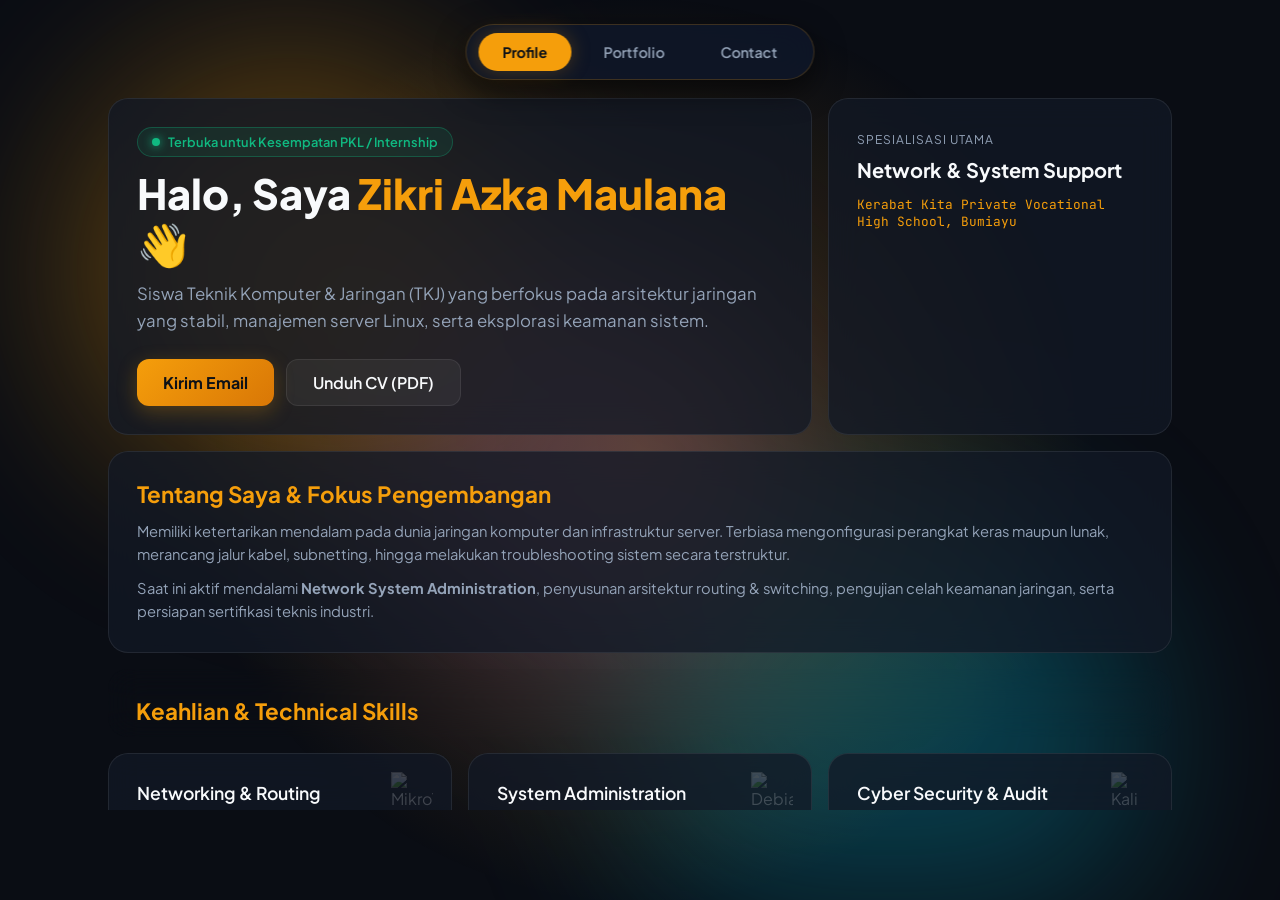
==== index.html @ 489b5a15 "Update index.html" ====
<!DOCTYPE html>
<html lang="id">
<head>
  <meta charset="UTF-8">
  <meta name="viewport" content="width=device-width, initial-scale=1.0">
  <title>Portofolio Zikri — Network & Cyber Security</title>
  
  <link rel="preconnect" href="https://fonts.googleapis.com">
  <link rel="preconnect" href="https://fonts.gstatic.com" crossorigin>
  <link href="https://fonts.googleapis.com/css2?family=Plus+Jakarta+Sans:wght@400;500;600;700;800&family=JetBrains+Mono:wght@400;600&display=swap" rel="stylesheet">
  
  <script src="https://cdnjs.cloudflare.com/ajax/libs/gsap/3.12.2/gsap.min.js"></script>
  <link rel="stylesheet" href="style.css">
</head>
<body>

  <!-- Efek Sorot & Ambient Background -->
  <div id="glow-bg"></div>
  <div id="ambient-bg">
    <div class="blob blob-1"></div>
    <div class="blob blob-2"></div>
    <div class="blob blob-3"></div>
  </div>

  <header>
    <nav>
      <button class="nav-link active" onclick="switchTab('profile', this)">Profile</button>
      <button class="nav-link" onclick="switchTab('portfolio', this)">Portfolio</button>
      <button class="nav-link" onclick="switchTab('contact', this)">Contact</button>
    </nav>
  </header>

  <main class="viewport">

    <!-- SECTION PROFILE -->
    <section id="profile" class="section-slide active">
      <div class="bento-grid">
        
        <div class="bento-card col-8">
          <div class="status-badge"><span class="pulse-dot"></span> Terbuka untuk Kesempatan PKL / Internship</div>
          <h1>Halo, Saya <span class="highlight-gold">Zikri Azka Maulana</span> 👋</h1>
          <p class="hero-desc">Siswa Teknik Komputer & Jaringan (TKJ) yang berfokus pada arsitektur jaringan yang stabil, manajemen server Linux, serta eksplorasi keamanan sistem.</p>
          <div class="btn-group">
            <a href="mailto:zikri.azka.2009@gmail.com" class="btn-gold">Kirim Email</a>
            <a href="#" class="btn-secondary">Unduh CV (PDF)</a>
          </div>
        </div>

        <div class="bento-card col-4 center-content">
          <span class="sub-label">SPESIALISASI UTAMA</span>
          <p class="highlight-text">Network & System Support</p>
          <span class="mono-tag">Kerabat Kita Private Vocational High School, Bumiayu</span>
        </div>

        <div class="bento-card col-12">
          <h2>Tentang Saya & Fokus Pengembangan</h2>
          <p>Memiliki ketertarikan mendalam pada dunia jaringan komputer dan infrastruktur server. Terbiasa mengonfigurasi perangkat keras maupun lunak, merancang jalur kabel, subnetting, hingga melakukan troubleshooting sistem secara terstruktur.</p>
          <p style="margin-top: 10px;">Saat ini aktif mendalami <strong>Network System Administration</strong>, penyusunan arsitektur routing & switching, pengujian celah keamanan jaringan, serta persiapan sertifikasi teknis industri.</p>
        </div>

        <div class="bento-card col-12 skill-header-card">
          <h2>Keahlian & Technical Skills</h2>
        </div>

        <div class="bento-card col-4 interactive-skill-card">
          <div class="floating-logos">
            <img src="https://cdn.simpleicons.org/mikrotik/f59e0b" alt="MikroTik" class="float-logo logo-1">
            <img src="https://cdn.simpleicons.org/cisco/f59e0b" alt="Cisco" class="float-logo logo-2">
          </div>
          <div class="card-content">
            <h3>Networking & Routing</h3>
            <p>Konfigurasi MikroTik RouterOS (VLAN, Bandwidth Management, Tunneling, NAT) & dasar routing/switching Cisco Packet Tracer.</p>
          </div>
        </div>

        <div class="bento-card col-4 interactive-skill-card">
          <div class="floating-logos">
            <img src="https://cdn.simpleicons.org/debian/f59e0b" alt="Debian" class="float-logo logo-1">
            <img src="https://cdn.simpleicons.org/ubuntu/f59e0b" alt="Ubuntu" class="float-logo logo-2">
          </div>
          <div class="card-content">
            <h3>System Administration</h3>
            <p>Pengelolaan server Linux (Debian/Ubuntu), DNS Server (BIND9), Web Server, Mail Server, SSH, & Layanan VPN.</p>
          </div>
        </div>

        <div class="bento-card col-4 interactive-skill-card">
          <div class="floating-logos">
            <img src="https://cdn.simpleicons.org/kalilinux/f59e0b" alt="Kali Linux" class="float-logo logo-1">
            <img src="https://cdn.simpleicons.org/wireshark/f59e0b" alt="Wireshark" class="float-logo logo-2">
          </div>
          <div class="card-content">
            <h3>Cyber Security & Audit</h3>
            <p>Analisis paket data Wireshark, pemindaian port via Nmap, serta pemahaman dasar Capture The Flag (CTF).</p>
          </div>
        </div>

      </div>
    </section>

    <!-- SECTION PORTFOLIO -->
    <section id="portfolio" class="section-slide">
      <div class="bento-grid">
        
        <div class="bento-card col-6">
          <h2>Multi-VLAN & Dynamic Routing</h2>
          <p>Perancangan dan konfigurasi segmentasi jaringan skala menengah menggunakan MikroTik & Cisco, dilengkapi DHCP Relay, Firewall Filter, dan NAT Masquerade.</p>
        </div>

        <div class="bento-card col-6">
          <h2>Enterprise Linux Server Deployment</h2>
          <p>Membangun layanan server berbasis Debian Linux secara mandiri, mencakup DNS Server (BIND9), Mail Server (Postfix/Dovecot), dan akses secure VPN.</p>
        </div>

       
        <div class="bento-card col-12">
          <h2>Riwayat Kompetisi & Prestasi</h2>
          
          <div class="timeline-item highlight-gold-border">
            <h3>Runner-up LKS Network System Administration</h3>
            <span class="sub-label-gold">Tingkat Kabupaten — Prestasi Utama</span>
            <p>Mengonfigurasi infrastruktur jaringan dan deployment server Debian secara presisi di bawah tekanan waktu kompetisi.</p>
          </div>

          <div class="timeline-item">
            <h3>Peserta Lomba Cyber Security</h3>
            <span class="sub-label">Tingkat Provinsi / Kota</span>
            <p>Mengikuti tantangan eksploitasi celah keamanan sistem dan analisis paket data.</p>
          </div>

          <div class="timeline-item">
            <h3>Peserta Olimpiade Jaringan MikroTik   </h3>
              <span class="sub-label">Tingkat Nasional</span>
            <p>Menguji ketangkasan perancangan topologi jaringan, pengkabelan, dan troubleshooting routing dasar.</p>
          </div>
          <section class="hero">
            <h2 stylr="margin-top: 32px;"
              >Catatan Belajar</h2>
            <!-- Grouping Tombol Utama -->
            <div class="hero-buttons">
              <p style="margin-bottom: 12px;"
                >Lihat Proyek </p>
              <!-- Tombol Redirect ke Catatan -->
              <a href="notes/index.html" class="btn-catatan">
                📁 Lihat Catatan Belajar 
              </a>
            </div>
          </sect

          <h2 style="margin-top: 32px;">Sertifikasi & Lisensi</h2>
          <p style="margin-bottom: 12px;">Klik nama sertifikat untuk membuka preview:</p>

          <div class="cert-list">
            <button class="cert-btn" onclick="openCert('Images/CNA1.svg', 'CNA Networking Basics')">
              📃 CNA Networking Basics
            </button>
            <button class="cert-btn" onclick="openCert('Images/CNA2.svg', 'CNA IT Customer Support Basics')">
              📃 CNA IT Customer Support Basics
            </button>
            <button class="cert-btn" onclick="openCert('Images/CNA3.svg', 'CNA Ethical Hacker')">
              📃 CNA Ethical Hacker
            </button>
            <button class="cert-btn" onclick="openCert('Images/CNA4.svg', 'CNA Computer Hardware Basics')">
              📃 CNA Computer Hardware Basics
            </button>
            <button class="cert-btn" onclick="openCert('Images/CNA5.svg', 'CNA Introduction to Cybersecurity')">
              📃 CNA Introduction to Cybersecurity
            </button>
            <button class="cert-btn" onclick="openCert('Images/CNA6.svg', 'CNA Networking Devices and Basic Configuration')">
              📃 CNA Networking Devices and Basic Configuration
            </button>
            <button class="cert-btn" onclick="openCert('Images/REVOU1.svg', 'ReVoU Mini Course Certificate')">
              📜 DAMC ReVoU Mini Course
            </button>
            <button class="cert-btn" onclick="openCert('Images/IDN1.svg', 'IDN Cyber Security Dasar')">
              📜 IDN Cyber Security Dasar
            </button>
            <button class="cert-btn" onclick="openCert('Images/IDN2.svg', 'IDN Jaringan Komputer Dasar')">
              📜 IDN Jaringan Komputer Dasar
            </button>
            <button class="cert-btn" onclick="openCert('Images/IDN3.svg', 'IDN MikroTik Dasar')">
              📜 IDN MikroTik Dasar
              
            </button>
            <button class="cert-btn" onclick="openCert('Images/IDN4.svg', 'IDN Cisco Dasar')">
              📜 IDN Cisco Dasar
            </button>
            <button class="cert-btn" onclick="openCert('Images/IDN5.svg', 'IDN Linux Basic')">
              📜 IDN Linux Basic
            </button>
            <button class="cert-btn" onclick="openCert('Images/IDN6.svg', 'IDN PNETlab')">
              📜 IDN PNETlab
             
            </button>
            <button class="cert-btn" onclick="openCert('Images/IDN7.svg', 'IDN Pemrograman Dart Dasar')">
              📜 IDN Pemrograman Dart Dasar
            </button>
            <button class="cert-btn" onclick="openCert('Images/IDN8.svg', 'IDN Course OOP')">
              📜 IDN Course OOP
          </button> 
            
          </div> 
        </div>

      </div>
    </section>

    <!-- SECTION CONTACT -->
    <section id="contact" class="section-slide">
      <div class="bento-grid">
        
        <div class="bento-card col-12">
          <h2>Mari Terhubung & Bekerja Sama 🤝</h2>
          <p>Terbuka untuk kesempatan Magang / PKL, kolaborasi proyek jaringan, atau sekadar diskusi teknis seputar dunia IT.</p>
        </div>

        <div class="bento-card col-5">
          <h3>Informasi Kontak</h3>
          <p style="margin-bottom: 20px;">Silakan hubungi saya melalui jalur resmi di bawah ini:</p>

          <div class="contact-info-list">
            <div class="contact-info-item">
              <span class="info-icon">📧</span>
              <div>
                <span class="sub-label">Email Direct</span>
                <p class="info-val">zikri.azka.2009@gmail.com</p>
              </div>
            </div>

            <div class="contact-info-item">
              <span class="info-icon">📱</span>
              <div>
                <span class="sub-label">WhatsApp / Phone</span>
                <p class="info-val">+62 877-7596-0749</p>
              </div>
            </div>

            <div class="contact-info-item">
              <span class="info-icon">📍</span>
              <div>
                <span class="sub-label">Lokasi Domisili</span>
                <p class="info-val">Indonesia</p>
              </div>
            </div>

            <div class="contact-info-item">
              <span class="info-icon">💼</span>
              <div>
                <span class="sub-label">Status Saat Ini</span>
                <p class="info-val highlight-gold-text">Available for Internship / PKL</p>
              </div>
            </div>
          </div>

          <h3 style="margin-top: 24px; margin-bottom: 12px;">Social Media</h3>
          <div class="social-grid">
            <a href="https://github.com/zikri-169" target="_blank" class="social-card">GitHub ↗</a>
            <a href="https://bit.ly/4wXD4Vr" target="_blank" class="social-card">LinkedIn ↗</a>
            <a href="https://www.instagram.com/zikri.ianad?igsh=MWRqb2FjZ3llaDBwOQ==" target="_blank" class="social-card">Instagram ↗</a>
          </div>
        </div>

        <div class="bento-card col-7">
          <h3>Kirim Pesan Langsung</h3>
          <form class="contact-form" onsubmit="event.preventDefault(); alert('Pesan berhasil terkirim!');">
            <div class="form-group">
              <label for="name">Nama Lengkap</label>
              <input type="text" id="name" placeholder="Masukkan nama Anda..." required>
            </div>
            <div class="form-group">
              <label for="email">Alamat Email</label>
              <input type="email" id="email" placeholder="nama@email.com..." required>
            </div>
            <div class="form-group">
              <label for="subject">Subjek / Topik</label>
              <input type="text" id="subject" placeholder="Peluang PKL / Diskusi Project..." required>
            </div>
            <div class="form-group">
              <label for="message">Pesan / Diskusi</label>
              <textarea id="message" rows="4" placeholder="Tuliskan pesan Anda di sini..." required></textarea>
            </div>
            <button type="submit" class="btn-gold" style="width: 100%; text-align: center; justify-content: center; border: none; cursor: pointer;">
              Kirim Pesan Sekarang 🚀
            </button>
          </form>
        </div>

      </div>
    </section>

  </main>

  <!-- Modal Cert Preview -->
  <div id="cert-modal" class="modal" onclick="closeCert()">
    <div class="modal-content" onclick="event.stopPropagation()">
      <span class="close-btn" onclick="closeCert()">&times;</span>
      <h3 id="modal-title">Certificate Preview</h3>
      <img id="cert-img" src="" alt="Sertifikat SVG">
    </div>
  </div>

  <script src="script.js"></script>
</body>
</html>
---- style.css ----
:root {
  --bg: #0a0d14;
  --card-bg: rgba(18, 24, 38, 0.75);
  --card-border: rgba(255, 255, 255, 0.08);
  --primary-gold: #f59e0b;
  --primary-gold-dark: #d97706;
  --gold-glow: rgba(245, 158, 11, 0.25);
  --emerald: #10b981;
  --text: #f8fafc;
  --text-muted: #94a3b8;
}

* {
  margin: 0;
  padding: 0;
  box-sizing: border-box;
  font-family: 'Plus Jakarta Sans', sans-serif;
}

body, html {
  height: 100%;
  width: 100%;
  overflow: hidden;
  background-color: var(--bg);
  color: var(--text);
}

/* 1. Efek Kursor Glow */
#glow-bg {
  position: fixed;
  top: 0;
  left: 0;
  width: 100vw;
  height: 100vh;
  pointer-events: none;
  background: radial-gradient(650px at 50% 50%, var(--gold-glow), transparent 70%);
  z-index: 2;
  transition: background 0.15s ease-out;
}

/* 2. Container Background Ambient Dynamic */
#ambient-bg {
  position: fixed;
  top: 0;
  left: 0;
  width: 100vw;
  height: 100vh;
  pointer-events: none;
  z-index: 1;
  overflow: hidden;
  filter: blur(90px);
  opacity: 0.65;
}

.blob {
  position: absolute;
  border-radius: 50%;
}

.blob-1 {
  width: 450px;
  height: 450px;
  background: rgba(245, 158, 11, 0.5);
  top: 5%;
  left: 5%;
  animation: float1 16s infinite ease-in-out alternate;
}

.blob-2 {
  width: 500px;
  height: 500px;
  background: rgba(6, 182, 212, 0.45);
  top: 55%;
  left: 50%;
  animation: float2 20s infinite ease-in-out alternate;
}

.blob-3 {
  width: 400px;
  height: 400px;
  background: rgba(139, 92, 246, 0.4);
  top: 30%;
  left: 30%;
  animation: float3 18s infinite ease-in-out alternate;
}

@keyframes float1 {
  0%   { transform: translate(0px, 0px) scale(1); }
  33%  { transform: translate(250px, 180px) scale(1.2); }
  66%  { transform: translate(100px, 350px) scale(0.8); }
  100% { transform: translate(-50px, 150px) scale(1.1); }
}

@keyframes float2 {
  0%   { transform: translate(0px, 0px) scale(1); }
  33%  { transform: translate(-300px, -200px) scale(0.85); }
  66%  { transform: translate(-150px, -350px) scale(1.15); }
  100% { transform: translate(100px, -100px) scale(0.95); }
}

@keyframes float3 {
  0%   { transform: translate(0px, 0px) scale(1); }
  33%  { transform: translate(-200px, 200px) scale(1.1); }
  66%  { transform: translate(250px, -150px) scale(0.9); }
  100% { transform: translate(-100px, -200px) scale(1.05); }
}

/* Floating Navigation */
header {
  position: fixed;
  top: 1.5rem;
  left: 50%;
  transform: translateX(-50%);
  z-index: 100;
  background: rgba(15, 23, 42, 0.85);
  backdrop-filter: blur(16px);
  border: 1px solid rgba(245, 158, 11, 0.2);
  padding: 8px 12px;
  border-radius: 99px;
  box-shadow: 0 10px 30px rgba(0, 0, 0, 0.6);
}

nav { display: flex; gap: 8px; }

.nav-link {
  background: transparent;
  border: none;
  color: var(--text-muted);
  padding: 10px 24px;
  font-weight: 600;
  font-size: 0.9rem;
  border-radius: 99px;
  cursor: pointer;
  transition: all 0.3s ease;
}

.nav-link:hover { color: var(--text); background: rgba(255, 255, 255, 0.05); }
.nav-link.active {
  color: #0d1117;
  background: var(--primary-gold);
  font-weight: 700;
  box-shadow: 0 0 20px var(--gold-glow);
}

/* Viewport Layout */
.viewport {
  position: relative;
  width: 100vw;
  height: 100vh;
  display: flex;
  justify-content: center;
  align-items: center;
  z-index: 2;
}

.section-slide {
  position: absolute;
  width: 90%;
  max-width: 1080px;
  max-height: 80vh;
  display: none;
  opacity: 0;
  overflow-y: auto;
  padding: 0.5rem;
  scrollbar-width: thin;
  scrollbar-color: var(--primary-gold) transparent;
}

.section-slide.active { display: block; opacity: 1; }

/* Bento Grid */
.bento-grid {
  display: grid;
  grid-template-columns: repeat(12, 1fr);
  gap: 16px;
  width: 100%;
}

.bento-card {
  background: var(--card-bg);
  border: 1px solid var(--card-border);
  border-radius: 20px;
  padding: 28px;
  backdrop-filter: blur(16px);
  position: relative;
  overflow: hidden;
  transition: border-color 0.3s ease, transform 0.3s ease;
}

.bento-card:hover {
  border-color: rgba(245, 158, 11, 0.35);
  transform: translateY(-2px);
}

/* Tipografi */
h1 { font-size: 2.6rem; font-weight: 800; line-height: 1.2; margin: 12px 0; }
h2 { font-size: 1.4rem; font-weight: 700; margin-bottom: 12px; color: var(--primary-gold); }
h3 { font-size: 1.1rem; font-weight: 600; color: var(--text); margin-bottom: 6px; }
p { color: var(--text-muted); line-height: 1.6; font-size: 0.92rem; }

.hero-desc { font-size: 1.05rem; }
.highlight-gold { color: var(--primary-gold); }
.highlight-gold-text { color: var(--primary-gold); font-weight: 700; }
.sub-label { font-size: 0.75rem; color: var(--text-muted); text-transform: uppercase; letter-spacing: 1px; }
.sub-label-gold { font-size: 0.75rem; color: var(--primary-gold); text-transform: uppercase; letter-spacing: 1px; font-weight: 600; }
.highlight-text { font-size: 1.25rem; font-weight: 700; color: var(--text); margin-top: 6px; }
.mono-tag { font-family: 'JetBrains Mono', monospace; font-size: 0.8rem; color: var(--primary-gold); margin-top: 10px; display: block; }

/* Tombol & Badges */
.btn-group { display: flex; gap: 12px; margin-top: 24px; }

.btn-gold {
  display: inline-flex;
  align-items: center;
  padding: 12px 26px;
  background: linear-gradient(135deg, var(--primary-gold), var(--primary-gold-dark));
  color: #0d1117;
  font-weight: 700;
  border-radius: 12px;
  text-decoration: none;
  box-shadow: 0 6px 20px var(--gold-glow);
  transition: transform 0.2s ease, box-shadow 0.2s ease;
}

.btn-secondary {
  display: inline-flex;
  align-items: center;
  padding: 12px 26px;
  background: rgba(255, 255, 255, 0.05);
  border: 1px solid var(--card-border);
  color: var(--text);
  font-weight: 600;
  border-radius: 12px;
  text-decoration: none;
  transition: background 0.2s ease, transform 0.2s ease;
}

.btn-gold:hover, .btn-secondary:hover { transform: translateY(-2px); }

.status-badge {
  display: inline-flex;
  align-items: center;
  gap: 8px;
  padding: 6px 14px;
  background: rgba(16, 185, 129, 0.1);
  border: 1px solid rgba(16, 185, 129, 0.3);
  color: var(--emerald);
  border-radius: 99px;
  font-size: 0.8rem;
  font-weight: 600;
}

.pulse-dot {
  width: 8px;
  height: 8px;
  background: var(--emerald);
  border-radius: 50%;
  box-shadow: 0 0 10px var(--emerald);
  animation: pulse 2s infinite;
}

@keyframes pulse { 0%, 100% { opacity: 1; } 50% { opacity: 0.3; } }

/* Cards & Floating Logos */
.interactive-skill-card {
  position: relative;
  min-height: 180px;
}

.skill-header-card {
  padding-bottom: 0px;
  border: none;
  background: transparent;
}

.interactive-skill-card .card-content {
  position: relative;
  z-index: 2;
  padding-right: 40px;
}

.floating-logos {
  position: absolute;
  top: 0;
  right: 0;
  width: 100%;
  height: 100%;
  pointer-events: none;
  z-index: 1;
  opacity: 0.2;
  transition: opacity 0.3s ease, transform 0.3s ease;
}

.interactive-skill-card:hover .floating-logos {
  opacity: 0.45;
  transform: scale(1.08);
}

.float-logo {
  position: absolute;
  width: 42px;
  height: 42px;
}

.logo-1 { top: 18px; right: 18px; }
.logo-2 { bottom: 18px; right: 18px; }

/* Timeline & Certs */
.timeline-item {
  border-left: 2px solid var(--card-border);
  padding-left: 18px;
  margin: 20px 0;
}

.timeline-item.highlight-gold-border { border-left-color: var(--primary-gold); }

.cert-list { display: flex; flex-wrap: wrap; gap: 10px; margin-top: 10px; }
.cert-btn {
  background: rgba(245, 158, 11, 0.08);
  border: 1px solid rgba(245, 158, 11, 0.25);
  color: var(--text);
  padding: 10px 16px;
  border-radius: 12px;
  cursor: pointer;
  font-weight: 600;
  font-size: 0.85rem;
  transition: all 0.2s ease;
}

.cert-btn:hover { background: var(--primary-gold); color: #0d1117; transform: translateY(-2px); }

/* Video Frame */
.video-container {
  position: relative;
  width: 100%;
  padding-bottom: 45%;
  height: 0;
  border-radius: 12px;
  overflow: hidden;
  margin-top: 12px;
  border: 1px solid var(--card-border);
}

.video-container iframe {
  position: absolute;
  top: 0;
  left: 0;
  width: 100%;
  height: 100%;
  border: 0;
}

/* Form Kontak & Details */
.contact-info-list { display: flex; flex-direction: column; gap: 16px; margin-top: 12px; }
.contact-info-item { display: flex; align-items: center; gap: 14px; }
.info-icon { font-size: 1.4rem; }
.info-val { color: var(--text); font-weight: 600; font-size: 0.95rem; margin-top: 2px; }

.social-grid { display: flex; gap: 10px; flex-wrap: wrap; }
.social-card {
  flex: 1;
  min-width: 90px;
  text-align: center;
  padding: 10px;
  background: rgba(255, 255, 255, 0.03);
  border: 1px solid var(--card-border);
  color: var(--primary-gold);
  text-decoration: none;
  font-weight: 600;
  font-size: 0.85rem;
  border-radius: 10px;
  transition: all 0.2s ease;
}
.social-card:hover { background: var(--primary-gold); color: #0d1117; }

.contact-form { display: flex; flex-direction: column; gap: 14px; margin-top: 12px; }
.form-group { display: flex; flex-direction: column; gap: 6px; }
.form-group label { font-size: 0.8rem; color: var(--text-muted); font-weight: 600; }
.form-group input, .form-group textarea {
  background: rgba(10, 13, 20, 0.6);
  border: 1px solid var(--card-border);
  border-radius: 10px;
  padding: 10px 14px;
  color: var(--text);
  font-size: 0.9rem;
  outline: none;
  transition: border-color 0.2s ease;
}
.form-group input:focus, .form-group textarea:focus { border-color: var(--primary-gold); }

/* Modal Sertifikat */
.modal {
  display: none;
  position: fixed;
  z-index: 200;
  top: 0;
  left: 0;
  width: 100vw;
  height: 100vh;
  background: rgba(0, 0, 0, 0.85);
  backdrop-filter: blur(8px);
  justify-content: center;
  align-items: center;
}

.modal-content {
  background: var(--card-bg);
  border: 1px solid var(--card-border);
  padding: 24px;
  border-radius: 20px;
  max-width: 800px;
  width: 90%;
  text-align: center;
  position: relative;
}

.modal-content img { width: 100%; height: auto; max-height: 70vh; margin-top: 16px; border-radius: 12px; }
.close-btn { position: absolute; top: 12px; right: 20px; font-size: 1.8rem; color: var(--text-muted); cursor: pointer; }

/* Grid Spanning */
.col-12 { grid-column: span 12; }
.col-8  { grid-column: span 8; }
.col-7  { grid-column: span 7; }
.col-6  { grid-column: span 6; }
.col-5  { grid-column: span 5; }
.col-4  { grid-column: span 4; }

/* Response Mobile */
@media (max-width: 768px) {
  .col-8, .col-7, .col-6, .col-5, .col-4 { grid-column: span 12; }
  header { top: auto; bottom: 1rem; }
  .section-slide { max-height: 78vh; }
  h1 { font-size: 2rem; }
}
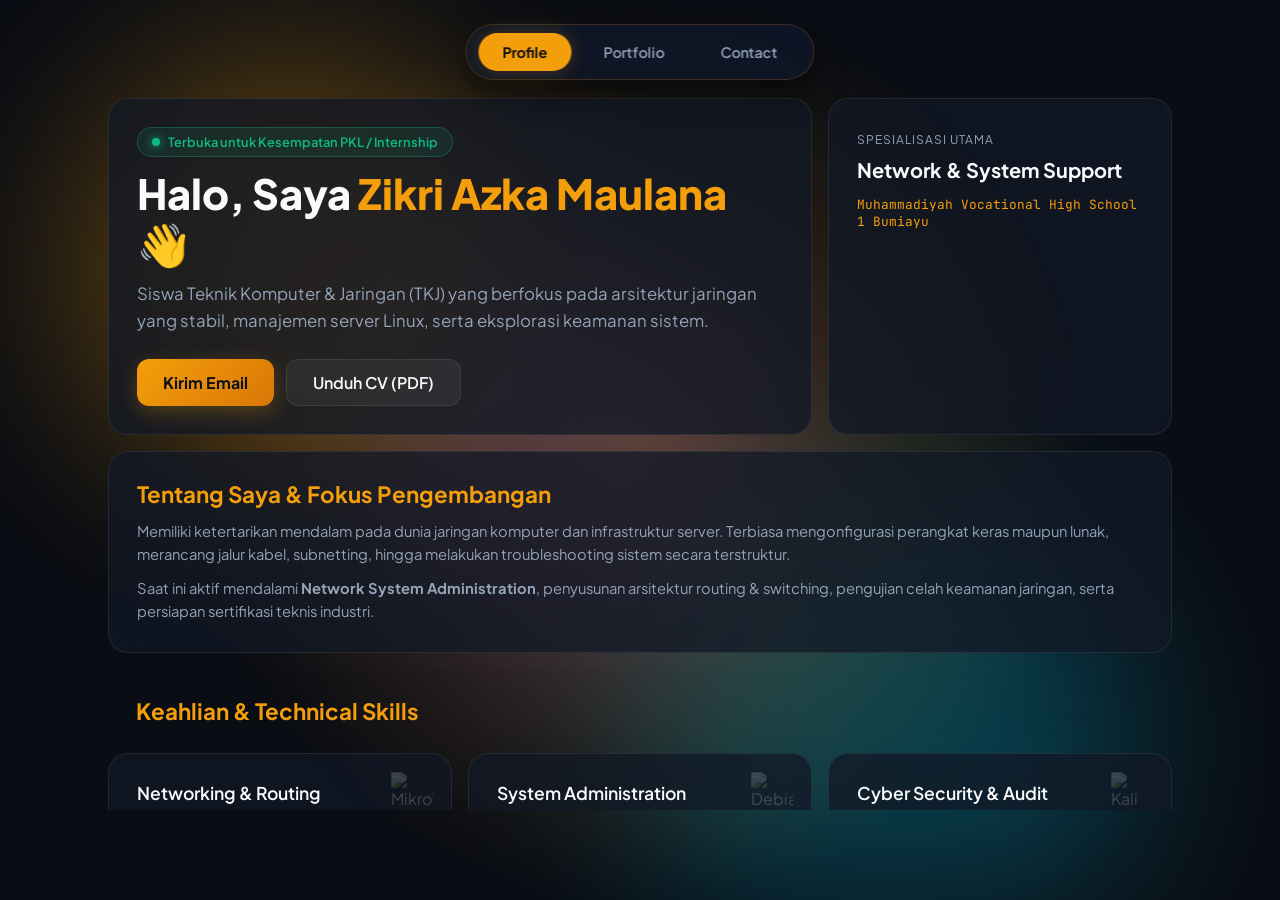
==== commit bd257e63: "Update index.html" ====
--- a/index.html
+++ b/index.html
@@ -49,7 +49,7 @@
         <div class="bento-card col-4 center-content">
           <span class="sub-label">SPESIALISASI UTAMA</span>
           <p class="highlight-text">Network & System Support</p>
-          <span class="mono-tag">Kerabat Kita Private Vocational High School, Bumiayu</span>
+          <span class="mono-tag">Muhammadiyah Vocational High School 1 Bumiayu</span>
         </div>
 
         <div class="bento-card col-12">
@@ -133,19 +133,19 @@
               <span class="sub-label">Tingkat Nasional</span>
             <p>Menguji ketangkasan perancangan topologi jaringan, pengkabelan, dan troubleshooting routing dasar.</p>
           </div>
-          <section class="hero">
+        <!--  <section class="hero">
             <h2 stylr="margin-top: 32px;"
               >Catatan Belajar</h2>
             <!-- Grouping Tombol Utama -->
-            <div class="hero-buttons">
+           <!-- <div class="hero-buttons">
               <p style="margin-bottom: 12px;"
                 >Lihat Proyek </p>
               <!-- Tombol Redirect ke Catatan -->
-              <a href="notes/index.html" class="btn-catatan">
+             <!-- <a href="notes/index.html" class="btn-catatan">
                 📁 Lihat Catatan Belajar 
               </a>
             </div>
-          </sect
+          </section> -->
 
           <h2 style="margin-top: 32px;">Sertifikasi & Lisensi</h2>
           <p style="margin-bottom: 12px;">Klik nama sertifikat untuk membuka preview:</p>
--- a/style.css
+++ b/style.css
@@ -417,6 +417,21 @@
 .modal-content img { width: 100%; height: auto; max-height: 70vh; margin-top: 16px; border-radius: 12px; }
 .close-btn { position: absolute; top: 12px; right: 20px; font-size: 1.8rem; color: var(--text-muted); cursor: pointer; }
 
+.btn-catatan {
+  display: inline-block;
+  padding: 12px 24px;
+  background-color: #D4AF37; 
+  color: #ffffff;
+  text-decoration: none;
+  font-weight: 600;
+  border-radius: 8px;
+  transition: all 0.3s ease;
+}
+
+.btn-catatan:hover {
+  background-color: #1d4ed8;
+  transform: translateY(-2px); /* Efek terangkat sedikit */
+}
 /* Grid Spanning */
 .col-12 { grid-column: span 12; }
 .col-8  { grid-column: span 8; }
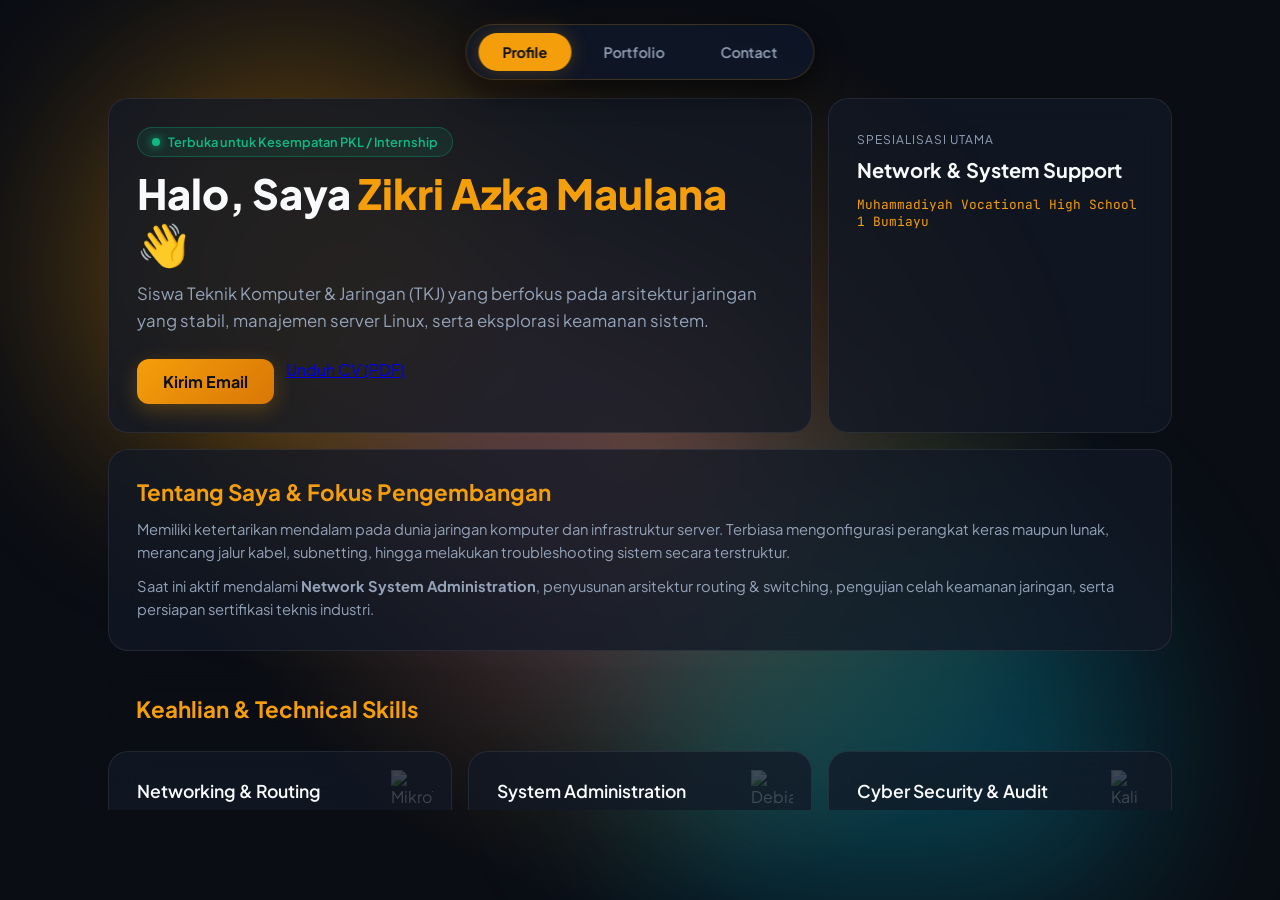
==== commit 04c92b6b: "Update CV download link in index.html" ====
--- a/index.html
+++ b/index.html
@@ -42,7 +42,7 @@
           <p class="hero-desc">Siswa Teknik Komputer & Jaringan (TKJ) yang berfokus pada arsitektur jaringan yang stabil, manajemen server Linux, serta eksplorasi keamanan sistem.</p>
           <div class="btn-group">
             <a href="mailto:zikri.azka.2009@gmail.com" class="btn-gold">Kirim Email</a>
-            <a href="#" class="btn-secondary">Unduh CV (PDF)</a>
+            <a href="CV_Zikri_Azka_Maulana.pdf" download="CV_Zikri_Azka_Maulana.pdf" class="btn-sekunder">Unduh CV (PDF)</a>
           </div>
         </div>
 
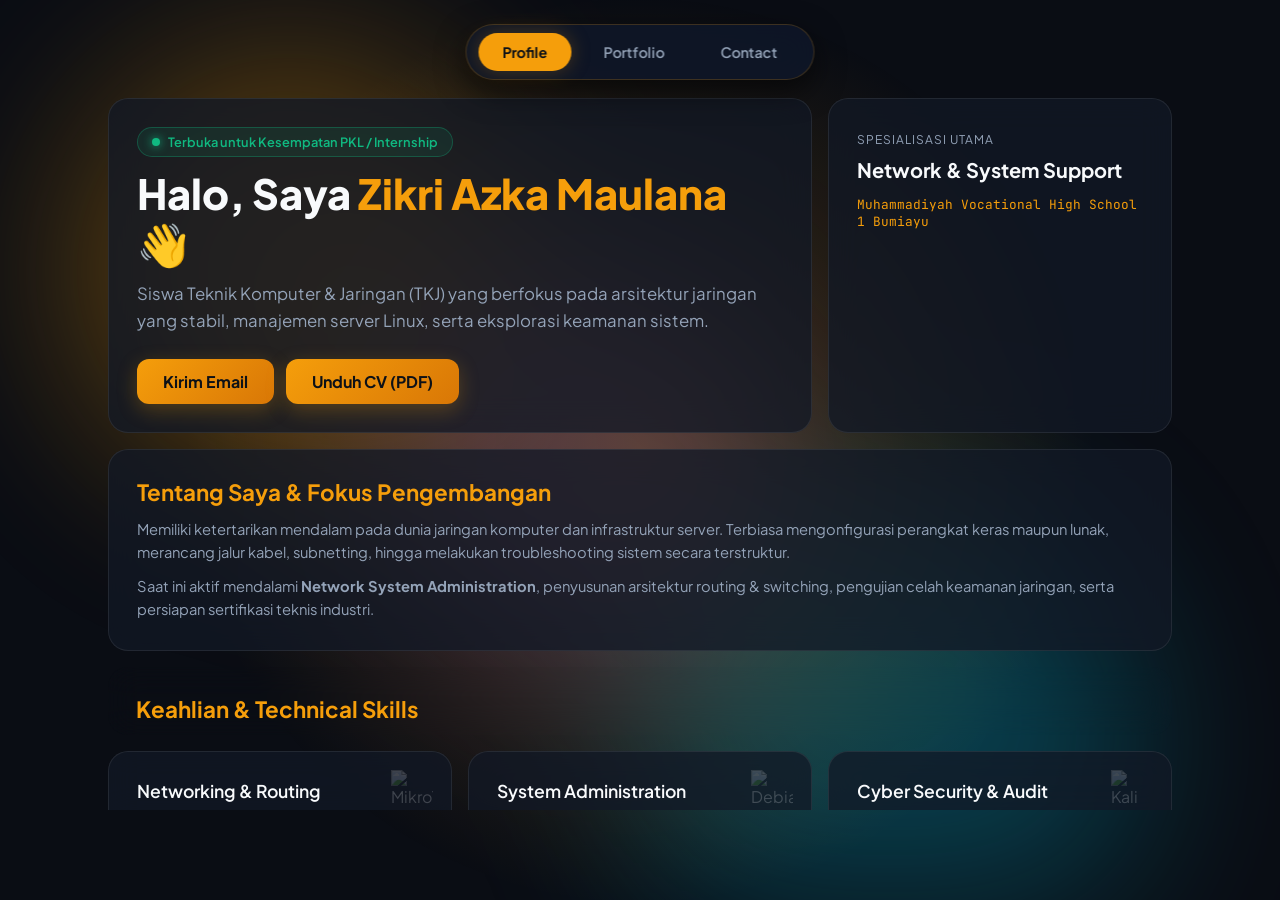
==== commit 343b9cad: "Change CV download button class to 'btn-gold'" ====
--- a/index.html
+++ b/index.html
@@ -42,7 +42,7 @@
           <p class="hero-desc">Siswa Teknik Komputer & Jaringan (TKJ) yang berfokus pada arsitektur jaringan yang stabil, manajemen server Linux, serta eksplorasi keamanan sistem.</p>
           <div class="btn-group">
             <a href="mailto:zikri.azka.2009@gmail.com" class="btn-gold">Kirim Email</a>
-            <a href="CV_Zikri_Azka_Maulana.pdf" download="CV_Zikri_Azka_Maulana.pdf" class="btn-sekunder">Unduh CV (PDF)</a>
+            <a href="CV_Zikri_Azka_Maulana.pdf" download="CV_Zikri_Azka_Maulana.pdf" class="btn-gold">Unduh CV (PDF)</a>
           </div>
         </div>
 
